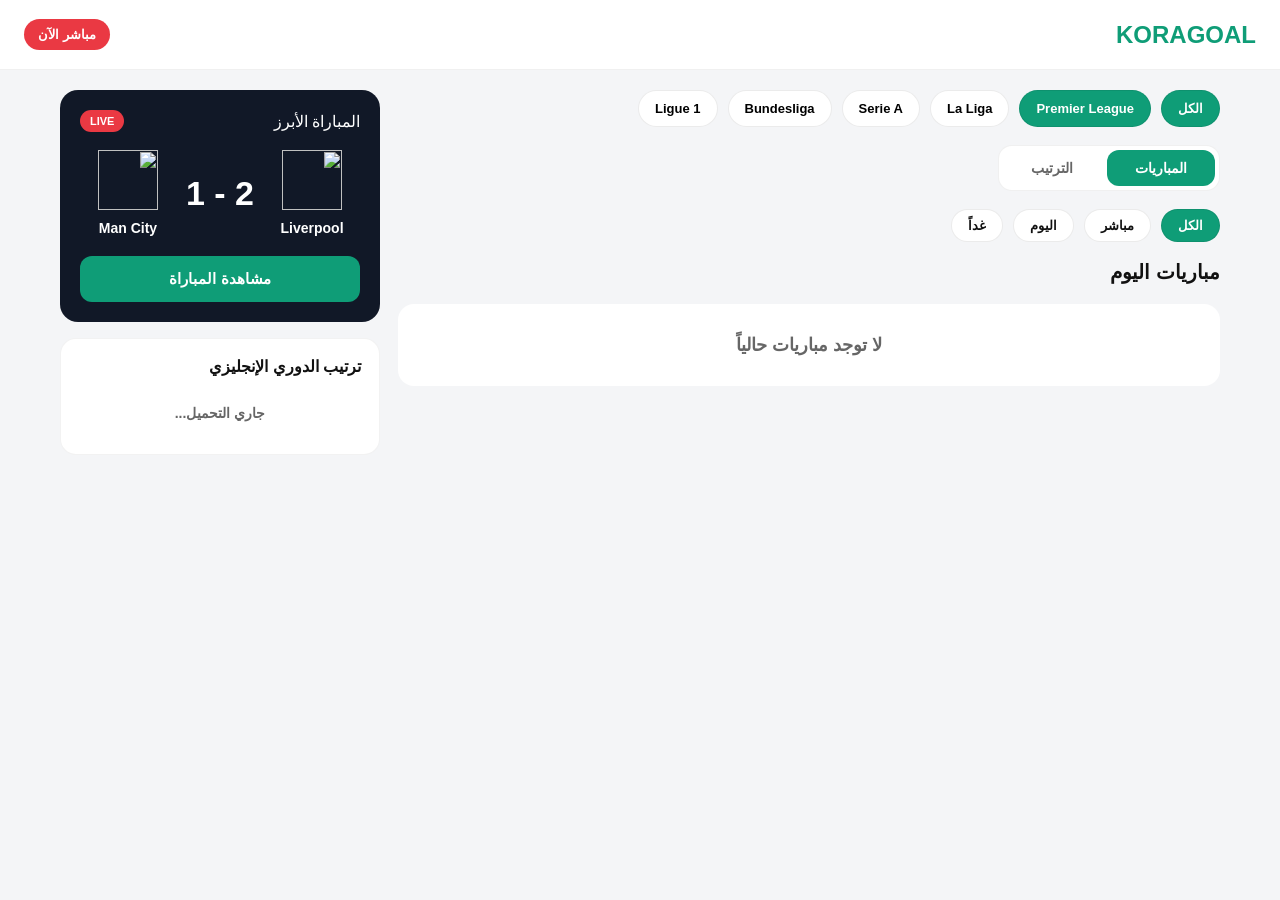
==== index.html @ 359db68c "Add files via upload" ====
<!DOCTYPE html>
<html lang="ar" dir="rtl">

<head>
  <meta charset="UTF-8">
  <meta name="viewport" content="width=device-width, initial-scale=1.0">

  <title>KORAGOAL</title>

  <link rel="stylesheet" href="style.css">
</head>

<body>

  <div class="topbar">
    <div class="logo-text">KORAGOAL</div>
    <div class="live-btn">مباشر الآن</div>
  </div>

  <div class="content">

    <div class="main-col">

      <div class="league-menu">
        <button class="league-btn active" data-league="all">الكل</button>
        <button class="league-btn active" data-league="English Premier League">Premier League</button>
        <button class="league-btn" data-league="Spanish La Liga">La Liga</button>
        <button class="league-btn" data-league="Italian Serie A">Serie A</button>
        <button class="league-btn" data-league="German Bundesliga">Bundesliga</button>
        <button class="league-btn" data-league="French Ligue 1">Ligue 1</button>
      </div>

      <div class="view-tabs">
        <div class="view-btn active" data-view="matches">المباريات</div>
        <div class="view-btn" data-view="standings">الترتيب</div>
      </div>

      <div class="filters">
        <div class="filter-btn active">الكل</div>
        <div class="filter-btn">مباشر</div>
        <div class="filter-btn">اليوم</div>
        <div class="filter-btn">غداً</div>
      </div>

      <div class="section-title">مباريات اليوم</div>
      <div id="matches-container"></div>

      <div id="standings-container">
        <div class="no-matches">اختر دورياً لعرض الترتيب</div>
      </div>

    </div>

    <div class="sidebar">

      <div class="hero-card">
        <div class="hero-top">
          <div>المباراة الأبرز</div>
          <div class="live-badge">LIVE</div>
        </div>
        <div class="hero-teams">
          <div class="hero-team">
            <img class="hero-logo" src="https://media.api-sports.io/football/teams/40.png">
            <div class="hero-name">Liverpool</div>
          </div>
          <div class="hero-score">2 - 1</div>
          <div class="hero-team">
            <img class="hero-logo" src="https://media.api-sports.io/football/teams/50.png">
            <div class="hero-name">Man City</div>
          </div>
        </div>
        <button class="watch-btn" onclick="location.href='watch.html?home=Liverpool&amp;away=Man+City&amp;homeBadge=https://media.api-sports.io/football/teams/40.png&amp;awayBadge=https://media.api-sports.io/football/teams/50.png&amp;scoreHome=2&amp;scoreAway=1'">
          مشاهدة المباراة
        </button>
      </div>

      <div class="sidebar-card" id="sidebar-standings">
        <div class="sidebar-title">ترتيب الدوري الإنجليزي</div>
        <div id="sidebar-standings-content">
          <div class="no-matches" style="padding:15px;font-size:14px;">جاري التحميل...</div>
        </div>
      </div>

    </div>

  </div>

  <script src="script.js"></script>

</body>
</html>
---- style.css ----
.team-logo{
  width:32px;
  height:32px;
  object-fit:contain;
}
#matches-container{
  display:flex;
  flex-direction:column;
  gap:14px;
  margin-top:20px;
}

*{
  margin:0;
  padding:0;
  box-sizing:border-box;
}

body{
  font-family:Arial,sans-serif;
  background:#f4f5f7;
  color:#111;
  direction:rtl;
}

/* TOPBAR */

.topbar{
  height:70px;
  background:#fff;
  border-bottom:1px solid rgba(0,0,0,.06);
  display:flex;
  align-items:center;
  justify-content:space-between;
  padding:0 24px;
  position:sticky;
  top:0;
  z-index:100;
}

.logo-text{
  font-size:24px;
  font-weight:700;
  color:#0f9d77;
}

.live-btn{
  background:#ea3943;
  color:#fff;
  padding:8px 14px;
  border-radius:30px;
  font-size:13px;
  font-weight:700;
}

/* MAIN */

.content{
  max-width:1200px;
  margin:auto;
  padding:20px;
  display:grid;
  grid-template-columns:1fr 320px;
  gap:18px;
}

@media(max-width:950px){

  .content{
    grid-template-columns:1fr;
  }

  .sidebar{
    display:none;
  }

}

/* FILTERS */

.filters{
  display:flex;
  gap:10px;
  margin-bottom:18px;
}

.filter-btn{
  background:#fff;
  border:1px solid rgba(0,0,0,.08);
  padding:8px 16px;
  border-radius:30px;
  cursor:pointer;
  transition:.2s;
  font-size:13px;
  font-weight:600;
}

.filter-btn.active{
  background:#0f9d77;
  color:#fff;
}

/* TITLE */

.section-title{
  font-size:20px;
  font-weight:700;
  margin-bottom:18px;
}

/* MATCHES */

#matches-container{
  display:flex;
  flex-direction:column;
  gap:14px;
}

.match-row{
  background:#fff;
  border-radius:16px;
  padding:16px 20px;
  display:grid;
  grid-template-columns:1fr auto 1fr;
  align-items:center;
  gap:20px;
  border:1px solid rgba(0,0,0,.05);
  transition:.2s;
}

.match-row:hover{
  transform:translateY(-2px);
  box-shadow:0 5px 16px rgba(0,0,0,.08);
}

.team{
  display:flex;
  align-items:center;
  gap:12px;
}

.team.right{
  justify-content:flex-end;
}

.team-logo{
  width:38px;
  height:38px;
  object-fit:contain;
}

.team-name{
  font-size:15px;
  font-weight:700;
  color:#111;
}

.score-box{
  text-align:center;
  min-width:100px;
}

.match-time{
  font-size:22px;
  font-weight:800;
  color:#111;
  text-align:center;
}

.match-status{
  margin-top:6px;
  font-size:12px;
  color:#777;
  font-weight:600;
}
}

.match-status{
  margin-top:4px;
  font-size:12px;
  color:#666;
}

/* SIDEBAR */

.sidebar{
  display:flex;
  flex-direction:column;
  gap:16px;
}

.sidebar-card{
  background:#fff;
  border-radius:16px;
  padding:18px;
  border:1px solid rgba(0,0,0,.05);
}

.sidebar-title{
  font-size:16px;
  font-weight:700;
  margin-bottom:14px;
}

.standing-row{
  display:grid;
  grid-template-columns:25px 30px 1fr auto;
  align-items:center;
  gap:10px;
  padding:10px 0;
  border-bottom:1px solid rgba(0,0,0,.05);
}

.standing-row:last-child{
  border-bottom:none;
}

.standing-logo{
  width:24px;
  height:24px;
  object-fit:contain;
}

.team-avatar{
  width:24px;
  height:24px;
  border-radius:8px;
  background:#0f9d77;
  color:#fff;
  display:inline-flex;
  align-items:center;
  justify-content:center;
  font-size:11px;
  font-weight:800;
  flex-shrink:0;
}

.badge-wrapper{
  position:relative;
  display:inline-flex;
  align-items:center;
  justify-content:center;
  width:24px;
  height:24px;
}

.badge-wrapper .standing-logo{
  position:absolute;
  width:24px;
  height:24px;
}

.badge-wrapper .team-avatar{
  position:absolute;
}

.standing-name{
  font-size:14px;
  font-weight:600;
}

.standing-points{
  font-weight:700;
  color:#0f9d77;
}

/* HERO */

.hero-card{
  background:#111827;
  color:#fff;
  border-radius:18px;
  padding:20px;
}

.hero-top{
  display:flex;
  justify-content:space-between;
  align-items:center;
  margin-bottom:18px;
}

.live-badge{
  background:#ea3943;
  padding:5px 10px;
  border-radius:20px;
  font-size:11px;
  font-weight:700;
}

.hero-teams{
  display:grid;
  grid-template-columns:1fr auto 1fr;
  align-items:center;
  gap:10px;
}

.hero-team{
  display:flex;
  flex-direction:column;
  align-items:center;
  gap:10px;
}

.hero-logo{
  width:60px;
  height:60px;
  object-fit:contain;
}

.hero-name{
  font-size:14px;
  font-weight:700;
}

.hero-score{
  font-size:34px;
  font-weight:700;
}

.watch-btn{
  margin-top:20px;
  width:100%;
  border:none;
  background:#0f9d77;
  color:#fff;
  height:46px;
  border-radius:12px;
  font-size:15px;
  font-weight:700;
  cursor:pointer;
}

/* TABLE */

.table-header{
  display:grid;
  grid-template-columns:25px 30px 1fr auto;
  gap:10px;
  padding-bottom:10px;
  border-bottom:1px solid rgba(0,0,0,.08);
  margin-bottom:8px;
  font-size:12px;
  color:#666;
}
.no-matches{
  background:#fff;
  padding:30px;
  border-radius:16px;
  text-align:center;
  font-size:18px;
  font-weight:700;
  color:#666;
}

.live-small{
  margin-top:6px;
  background:#ea3943;
  color:#fff;
  display:inline-block;
  padding:4px 8px;
  border-radius:20px;
  font-size:10px;
  font-weight:700;
}

.timezone{
  margin-top:4px;
  font-size:11px;
  color:#777;
  font-weight:600;
  text-align:center;
}

.league-menu{
  display:flex;
  gap:10px;
  margin-bottom:18px;
  flex-wrap:wrap;
}

.league-btn{
  border:none;
  background:#fff;
  padding:10px 16px;
  border-radius:30px;
  font-size:13px;
  font-weight:700;
  cursor:pointer;
  transition:.2s;
  border:1px solid rgba(0,0,0,.08);
}

.league-btn:hover{
  background:#0f9d77;
  color:#fff;
}

.league-btn.active{
  background:#0f9d77;
  color:#fff;
}

/* WATCH PAGE */

.back-btn{
  text-decoration:none;
  color:#111;
  font-size:15px;
  font-weight:600;
}

.watch-page{
  max-width:960px;
  margin:auto;
  padding:24px;
}

.watch-match-header{
  display:grid;
  grid-template-columns:1fr auto 1fr;
  align-items:center;
  gap:20px;
  background:#fff;
  border-radius:18px;
  padding:24px 20px;
  border:1px solid rgba(0,0,0,.05);
  margin-bottom:20px;
}

.watch-team{
  display:flex;
  flex-direction:column;
  align-items:center;
  gap:10px;
}

.watch-logo{
  width:64px;
  height:64px;
  object-fit:contain;
}

.watch-team-name{
  font-size:18px;
  font-weight:700;
  color:#111;
}

.watch-score{
  font-size:36px;
  font-weight:800;
  color:#0f9d77;
}

.watch-player-wrapper{
  background:#111;
  border-radius:18px;
  overflow:hidden;
  aspect-ratio:16/9;
  margin-bottom:18px;
}

#stream-player{
  width:100%;
  height:100%;
}

.watch-controls{
  background:#fff;
  border-radius:18px;
  padding:20px;
  border:1px solid rgba(0,0,0,.05);
}

.watch-label{
  font-size:14px;
  font-weight:700;
  margin-bottom:10px;
  color:#111;
}

.stream-input-row{
  display:flex;
  gap:10px;
}

#stream-url-input{
  flex:1;
  padding:12px 16px;
  border:1px solid rgba(0,0,0,.1);
  border-radius:12px;
  font-size:14px;
  outline:none;
}

#stream-url-input:focus{
  border-color:#0f9d77;
}

#load-stream-btn{
  background:#0f9d77;
  color:#fff;
  border:none;
  padding:12px 24px;
  border-radius:12px;
  font-size:14px;
  font-weight:700;
  cursor:pointer;
}

.stream-hint{
  font-size:12px;
  color:#999;
  margin-top:10px;
}

.match-row{
  cursor:pointer;
}

/* VIEW TABS */

.view-tabs{
  display:flex;
  gap:6px;
  margin-bottom:18px;
  background:#fff;
  border-radius:14px;
  padding:4px;
  border:1px solid rgba(0,0,0,.06);
  width:fit-content;
}

.view-btn{
  padding:10px 28px;
  border-radius:12px;
  font-size:14px;
  font-weight:700;
  cursor:pointer;
  transition:.2s;
  color:#666;
  border:none;
  background:none;
}

.view-btn.active{
  background:#0f9d77;
  color:#fff;
}

#standings-container{
  display:none;
  margin-top:10px;
}

/* STANDINGS TABLE */

.standings-table-wrapper{
  overflow-x:auto;
  background:#fff;
  border-radius:16px;
  border:1px solid rgba(0,0,0,.05);
}

.standings-table{
  width:100%;
  border-collapse:collapse;
  font-size:13px;
}

.standings-table th{
  padding:14px 10px;
  text-align:center;
  font-size:12px;
  color:#888;
  font-weight:700;
  border-bottom:2px solid rgba(0,0,0,.06);
  white-space:nowrap;
}

.standings-table .th-team{
  text-align:right;
}

.standings-table td{
  padding:12px 10px;
  text-align:center;
  border-bottom:1px solid rgba(0,0,0,.04);
  font-weight:600;
  color:#333;
}

.standings-table tbody tr:hover{
  background:#f0faf6;
}

.standings-table tbody tr.top-three td{
  font-weight:700;
}

.standings-table tbody tr:last-child td{
  border-bottom:none;
}

.team-cell{
  display:flex;
  align-items:center;
  gap:10px;
  text-align:right;
}

.team-cell .standing-logo{
  width:22px;
  height:22px;
  object-fit:contain;
  flex-shrink:0;
}

.team-cell .standing-name{
  font-size:13px;
  font-weight:700;
  color:#111;
}

.rank-cell{
  font-weight:800;
  color:#111;
  width:30px;
}

.pts-cell{
  font-weight:800;
  color:#0f9d77;
  font-size:15px;
}

.gd-pos{ color:#0f9d77; }
.gd-neg{ color:#ea3943; }

/* FORM BADGES */

.form-cell{
  display:flex;
  gap:4px;
  justify-content:center;
  align-items:center;
}

.form-badge{
  display:inline-flex;
  width:22px;
  height:22px;
  border-radius:6px;
  align-items:center;
  justify-content:center;
  font-size:10px;
  font-weight:800;
  color:#fff;
}

.form-w{ background:#0f9d77; }
.form-d{ background:#f0ad4e; }
.form-l{ background:#ea3943; }
.form-na{ color:#ccc;font-size:12px; }

/* RESPONSIVE TABLE */

@media(max-width:700px){
  .standings-table{
    font-size:11px;
  }
  .standings-table th,
  .standings-table td{
    padding:10px 6px;
  }
  .team-cell .standing-name{
    font-size:11px;
  }
  .form-badge{
    width:18px;
    height:18px;
    font-size:9px;
  }
  .view-btn{
    padding:8px 16px;
    font-size:13px;
  }
}
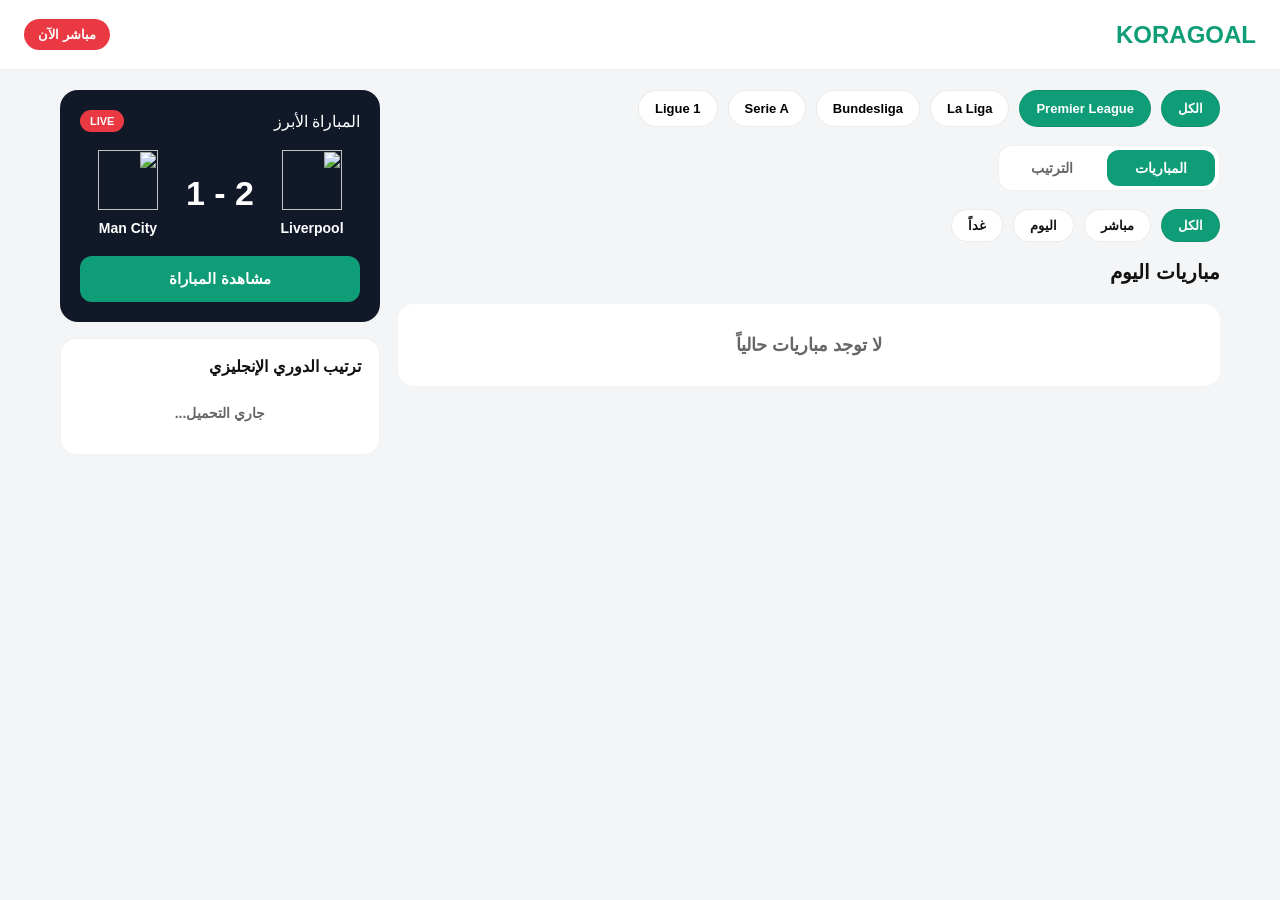
==== commit 31cf698b: "Add files via upload" ====
--- a/index.html
+++ b/index.html
@@ -25,8 +25,8 @@
         <button class="league-btn active" data-league="all">الكل</button>
         <button class="league-btn active" data-league="English Premier League">Premier League</button>
         <button class="league-btn" data-league="Spanish La Liga">La Liga</button>
+        <button class="league-btn" data-league="German Bundesliga">Bundesliga</button>
         <button class="league-btn" data-league="Italian Serie A">Serie A</button>
-        <button class="league-btn" data-league="German Bundesliga">Bundesliga</button>
         <button class="league-btn" data-league="French Ligue 1">Ligue 1</button>
       </div>
 
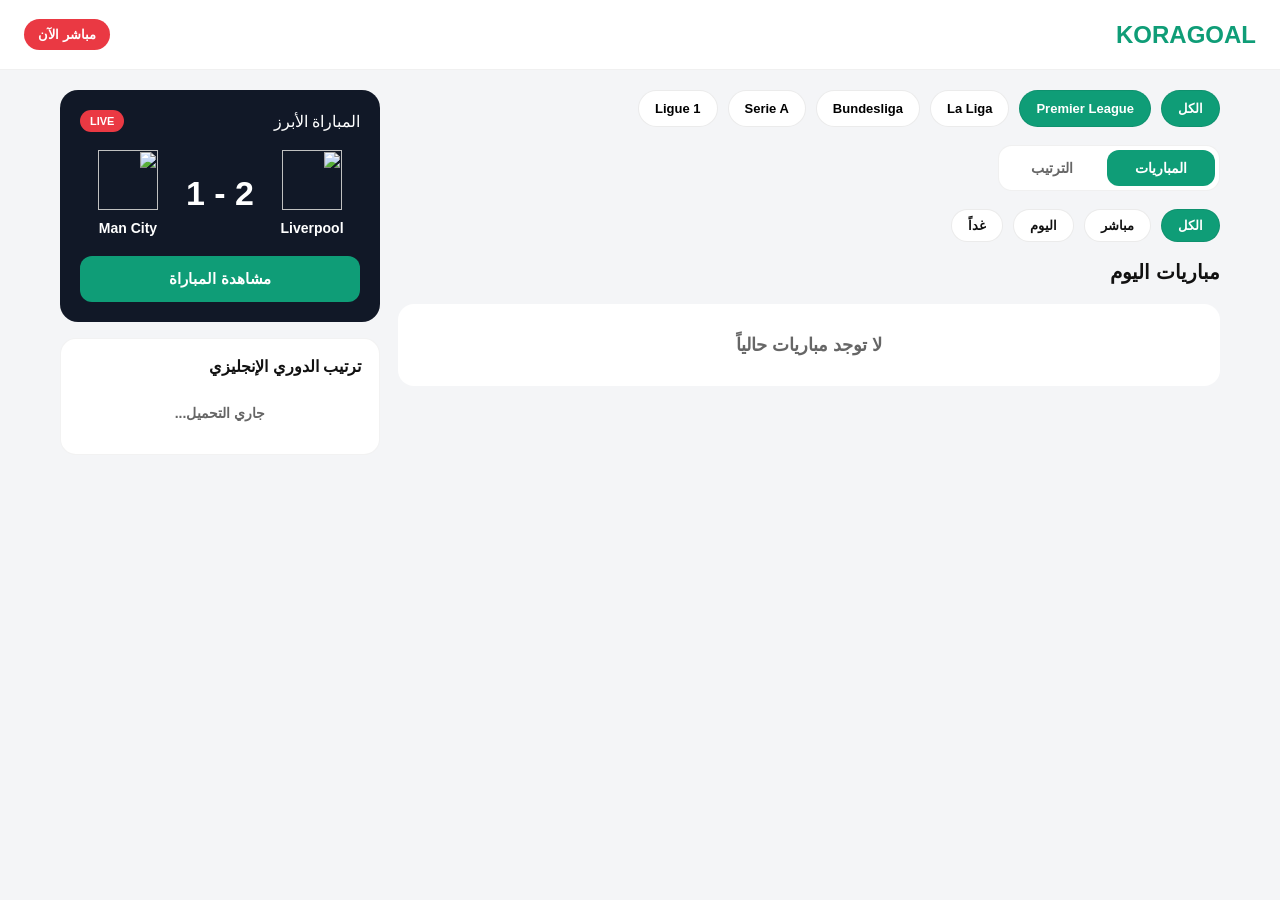
==== commit ee3ddd04: "Add files via upload" ====
--- a/style.css
+++ b/style.css
@@ -513,6 +513,27 @@
   font-size:12px;
   color:#999;
   margin-top:10px;
+}
+
+.watch-highlights{
+  margin-top:18px;
+  background:#fff;
+  border-radius:18px;
+  padding:20px;
+  border:1px solid rgba(0,0,0,.05);
+}
+
+.highlights-player{
+  margin-top:12px;
+  aspect-ratio:16/9;
+  background:#111;
+  border-radius:12px;
+  overflow:hidden;
+}
+
+#highlights-frame{
+  width:100%;
+  height:100%;
 }
 
 .match-row{
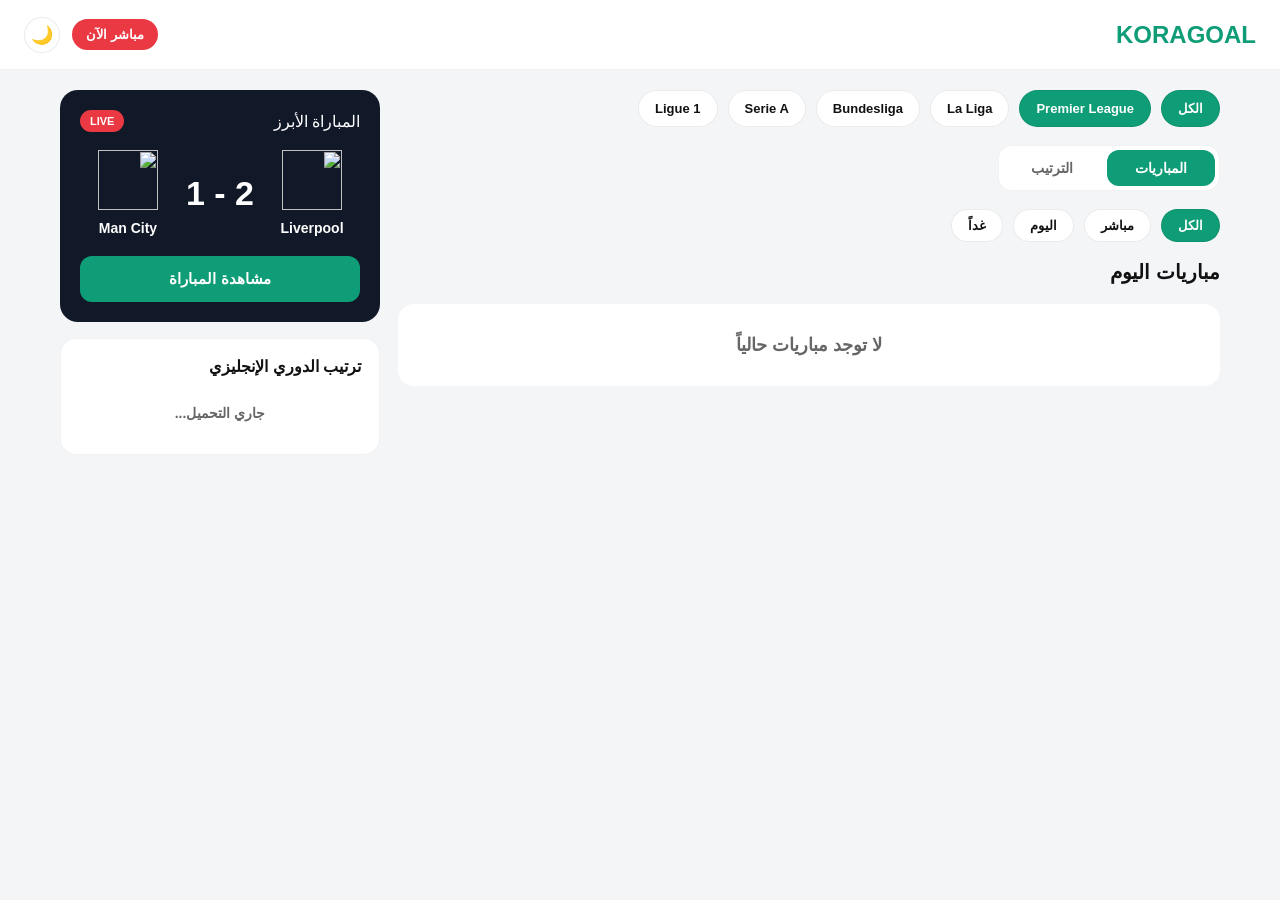
==== commit 43a7364f: "Add files via upload" ====
--- a/index.html
+++ b/index.html
@@ -14,7 +14,10 @@
 
   <div class="topbar">
     <div class="logo-text">KORAGOAL</div>
-    <div class="live-btn">مباشر الآن</div>
+    <div class="topbar-left">
+      <div class="live-btn">مباشر الآن</div>
+      <div class="theme-toggle" id="theme-toggle" onclick="toggleTheme()">🌙</div>
+    </div>
   </div>
 
   <div class="content">
--- a/style.css
+++ b/style.css
@@ -10,6 +10,54 @@
   margin-top:20px;
 }
 
+:root{
+  --bg-body:#f4f5f7;
+  --bg-card:#fff;
+  --bg-topbar:#fff;
+  --bg-input:#fff;
+  --bg-info:#f8f9fb;
+  --bg-filter:#fff;
+  --bg-standings:#fff;
+  --bg-modal:#fff;
+  --text-primary:#111;
+  --text-secondary:#666;
+  --text-muted:#777;
+  --text-light:#999;
+  --border-color:rgba(0,0,0,.05);
+  --border-strong:rgba(0,0,0,.08);
+  --border-topbar:rgba(0,0,0,.06);
+  --shadow-hover:rgba(0,0,0,.08);
+  --hover-row:#f0faf6;
+  --accent:#0f9d77;
+  --danger:#ea3943;
+  --hero-bg:#111827;
+  --hero-text:#fff;
+}
+
+.dark-mode{
+  --bg-body:#0d1117;
+  --bg-card:#161b22;
+  --bg-topbar:#161b22;
+  --bg-input:#21262d;
+  --bg-info:#21262d;
+  --bg-filter:#21262d;
+  --bg-standings:#161b22;
+  --bg-modal:#1c2128;
+  --text-primary:#e6edf3;
+  --text-secondary:#8b949e;
+  --text-muted:#8b949e;
+  --text-light:#6e7681;
+  --border-color:rgba(255,255,255,.08);
+  --border-strong:rgba(255,255,255,.12);
+  --border-topbar:rgba(255,255,255,.08);
+  --shadow-hover:rgba(0,0,0,.3);
+  --hover-row:#1c2e26;
+  --accent:#2ea043;
+  --danger:#da3633;
+  --hero-bg:#0d1117;
+  --hero-text:#fff;
+}
+
 *{
   margin:0;
   padding:0;
@@ -18,17 +66,18 @@
 
 body{
   font-family:Arial,sans-serif;
-  background:#f4f5f7;
-  color:#111;
+  background:var(--bg-body);
+  color:var(--text-primary);
   direction:rtl;
+  transition:background .3s,color .3s;
 }
 
 /* TOPBAR */
 
 .topbar{
   height:70px;
-  background:#fff;
-  border-bottom:1px solid rgba(0,0,0,.06);
+  background:var(--bg-topbar);
+  border-bottom:1px solid var(--border-topbar);
   display:flex;
   align-items:center;
   justify-content:space-between;
@@ -36,21 +85,47 @@
   position:sticky;
   top:0;
   z-index:100;
+  transition:background .3s,border .3s;
 }
 
 .logo-text{
   font-size:24px;
   font-weight:700;
-  color:#0f9d77;
+  color:var(--accent);
 }
 
 .live-btn{
-  background:#ea3943;
+  background:var(--danger);
   color:#fff;
   padding:8px 14px;
   border-radius:30px;
   font-size:13px;
   font-weight:700;
+}
+
+.topbar-left{
+  display:flex;
+  align-items:center;
+  gap:12px;
+}
+
+.theme-toggle{
+  width:36px;
+  height:36px;
+  border-radius:50%;
+  background:var(--bg-filter);
+  border:1px solid var(--border-strong);
+  display:flex;
+  align-items:center;
+  justify-content:center;
+  cursor:pointer;
+  font-size:18px;
+  transition:.2s;
+  user-select:none;
+}
+
+.theme-toggle:hover{
+  border-color:var(--accent);
 }
 
 /* MAIN */
@@ -85,18 +160,19 @@
 }
 
 .filter-btn{
-  background:#fff;
-  border:1px solid rgba(0,0,0,.08);
+  background:var(--bg-filter);
+  border:1px solid var(--border-strong);
   padding:8px 16px;
   border-radius:30px;
   cursor:pointer;
   transition:.2s;
   font-size:13px;
   font-weight:600;
+  color:var(--text-primary);
 }
 
 .filter-btn.active{
-  background:#0f9d77;
+  background:var(--accent);
   color:#fff;
 }
 
@@ -117,20 +193,20 @@
 }
 
 .match-row{
-  background:#fff;
+  background:var(--bg-card);
   border-radius:16px;
   padding:16px 20px;
   display:grid;
   grid-template-columns:1fr auto 1fr;
   align-items:center;
   gap:20px;
-  border:1px solid rgba(0,0,0,.05);
-  transition:.2s;
+  border:1px solid var(--border-color);
+  transition:.2s,background .3s;
 }
 
 .match-row:hover{
   transform:translateY(-2px);
-  box-shadow:0 5px 16px rgba(0,0,0,.08);
+  box-shadow:0 5px 16px var(--shadow-hover);
 }
 
 .team{
@@ -152,7 +228,7 @@
 .team-name{
   font-size:15px;
   font-weight:700;
-  color:#111;
+  color:var(--text-primary);
 }
 
 .score-box{
@@ -163,22 +239,21 @@
 .match-time{
   font-size:22px;
   font-weight:800;
-  color:#111;
+  color:var(--text-primary);
   text-align:center;
 }
 
 .match-status{
   margin-top:6px;
   font-size:12px;
-  color:#777;
+  color:var(--text-muted);
   font-weight:600;
-}
 }
 
 .match-status{
   margin-top:4px;
   font-size:12px;
-  color:#666;
+  color:var(--text-secondary);
 }
 
 /* SIDEBAR */
@@ -190,10 +265,11 @@
 }
 
 .sidebar-card{
-  background:#fff;
+  background:var(--bg-card);
   border-radius:16px;
   padding:18px;
-  border:1px solid rgba(0,0,0,.05);
+  border:1px solid var(--border-color);
+  transition:background .3s;
 }
 
 .sidebar-title{
@@ -208,7 +284,7 @@
   align-items:center;
   gap:10px;
   padding:10px 0;
-  border-bottom:1px solid rgba(0,0,0,.05);
+  border-bottom:1px solid var(--border-color);
 }
 
 .standing-row:last-child{
@@ -225,7 +301,7 @@
   width:24px;
   height:24px;
   border-radius:8px;
-  background:#0f9d77;
+  background:var(--accent);
   color:#fff;
   display:inline-flex;
   align-items:center;
@@ -257,11 +333,12 @@
 .standing-name{
   font-size:14px;
   font-weight:600;
+  color:var(--text-primary);
 }
 
 .standing-points{
   font-weight:700;
-  color:#0f9d77;
+  color:var(--accent);
 }
 
 /* HERO */
@@ -281,7 +358,7 @@
 }
 
 .live-badge{
-  background:#ea3943;
+  background:var(--danger);
   padding:5px 10px;
   border-radius:20px;
   font-size:11px;
@@ -322,7 +399,7 @@
   margin-top:20px;
   width:100%;
   border:none;
-  background:#0f9d77;
+  background:var(--accent);
   color:#fff;
   height:46px;
   border-radius:12px;
@@ -338,24 +415,25 @@
   grid-template-columns:25px 30px 1fr auto;
   gap:10px;
   padding-bottom:10px;
-  border-bottom:1px solid rgba(0,0,0,.08);
+  border-bottom:1px solid var(--border-strong);
   margin-bottom:8px;
   font-size:12px;
-  color:#666;
+  color:var(--text-secondary);
 }
 .no-matches{
-  background:#fff;
+  background:var(--bg-card);
   padding:30px;
   border-radius:16px;
   text-align:center;
   font-size:18px;
   font-weight:700;
-  color:#666;
+  color:var(--text-secondary);
+  transition:background .3s;
 }
 
 .live-small{
   margin-top:6px;
-  background:#ea3943;
+  background:var(--danger);
   color:#fff;
   display:inline-block;
   padding:4px 8px;
@@ -367,7 +445,7 @@
 .timezone{
   margin-top:4px;
   font-size:11px;
-  color:#777;
+  color:var(--text-muted);
   font-weight:600;
   text-align:center;
 }
@@ -381,23 +459,24 @@
 
 .league-btn{
   border:none;
-  background:#fff;
+  background:var(--bg-filter);
   padding:10px 16px;
   border-radius:30px;
   font-size:13px;
   font-weight:700;
   cursor:pointer;
   transition:.2s;
-  border:1px solid rgba(0,0,0,.08);
+  border:1px solid var(--border-strong);
+  color:var(--text-primary);
 }
 
 .league-btn:hover{
-  background:#0f9d77;
+  background:var(--accent);
   color:#fff;
 }
 
 .league-btn.active{
-  background:#0f9d77;
+  background:var(--accent);
   color:#fff;
 }
 
@@ -405,9 +484,10 @@
 
 .back-btn{
   text-decoration:none;
-  color:#111;
+  color:var(--text-primary);
   font-size:15px;
   font-weight:600;
+  transition:color .3s;
 }
 
 .watch-page{
@@ -421,11 +501,12 @@
   grid-template-columns:1fr auto 1fr;
   align-items:center;
   gap:20px;
-  background:#fff;
+  background:var(--bg-card);
   border-radius:18px;
   padding:24px 20px;
-  border:1px solid rgba(0,0,0,.05);
+  border:1px solid var(--border-color);
   margin-bottom:20px;
+  transition:background .3s;
 }
 
 .watch-team{
@@ -444,13 +525,59 @@
 .watch-team-name{
   font-size:18px;
   font-weight:700;
-  color:#111;
+  color:var(--text-primary);
 }
 
 .watch-score{
   font-size:36px;
   font-weight:800;
-  color:#0f9d77;
+  color:var(--accent);
+}
+
+/* MATCH INFO */
+
+.match-info{
+  background:var(--bg-card);
+  border-radius:18px;
+  border:1px solid var(--border-color);
+  padding:20px;
+  margin-bottom:18px;
+  transition:background .3s;
+}
+
+.info-grid{
+  display:grid;
+  grid-template-columns:1fr 1fr;
+  gap:12px;
+}
+
+.info-card{
+  display:flex;
+  flex-direction:column;
+  align-items:center;
+  gap:6px;
+  padding:18px 12px;
+  background:var(--bg-info);
+  border-radius:14px;
+  text-align:center;
+  transition:background .3s;
+}
+
+.info-card .info-icon{
+  font-size:26px;
+  line-height:1;
+}
+
+.info-card .info-label{
+  color:#999;
+  font-weight:600;
+  font-size:11px;
+}
+
+.info-card .info-value{
+  font-weight:700;
+  font-size:13px;
+  color:var(--text-primary);
 }
 
 .watch-player-wrapper{
@@ -467,17 +594,18 @@
 }
 
 .watch-controls{
-  background:#fff;
+  background:var(--bg-card);
   border-radius:18px;
   padding:20px;
-  border:1px solid rgba(0,0,0,.05);
+  border:1px solid var(--border-color);
+  transition:background .3s;
 }
 
 .watch-label{
   font-size:14px;
   font-weight:700;
   margin-bottom:10px;
-  color:#111;
+  color:var(--text-primary);
 }
 
 .stream-input-row{
@@ -488,18 +616,21 @@
 #stream-url-input{
   flex:1;
   padding:12px 16px;
-  border:1px solid rgba(0,0,0,.1);
+  border:1px solid var(--border-strong);
   border-radius:12px;
   font-size:14px;
   outline:none;
+  background:var(--bg-input);
+  color:var(--text-primary);
+  transition:background .3s,color .3s;
 }
 
 #stream-url-input:focus{
-  border-color:#0f9d77;
+  border-color:var(--accent);
 }
 
 #load-stream-btn{
-  background:#0f9d77;
+  background:var(--accent);
   color:#fff;
   border:none;
   padding:12px 24px;
@@ -511,16 +642,17 @@
 
 .stream-hint{
   font-size:12px;
-  color:#999;
+  color:var(--text-light);
   margin-top:10px;
 }
 
 .watch-highlights{
   margin-top:18px;
-  background:#fff;
+  background:var(--bg-card);
   border-radius:18px;
   padding:20px;
-  border:1px solid rgba(0,0,0,.05);
+  border:1px solid var(--border-color);
+  transition:background .3s;
 }
 
 .highlights-player{
@@ -546,11 +678,12 @@
   display:flex;
   gap:6px;
   margin-bottom:18px;
-  background:#fff;
+  background:var(--bg-card);
   border-radius:14px;
   padding:4px;
-  border:1px solid rgba(0,0,0,.06);
+  border:1px solid var(--border-color);
   width:fit-content;
+  transition:background .3s;
 }
 
 .view-btn{
@@ -560,13 +693,13 @@
   font-weight:700;
   cursor:pointer;
   transition:.2s;
-  color:#666;
+  color:var(--text-secondary);
   border:none;
   background:none;
 }
 
 .view-btn.active{
-  background:#0f9d77;
+  background:var(--accent);
   color:#fff;
 }
 
@@ -579,9 +712,10 @@
 
 .standings-table-wrapper{
   overflow-x:auto;
-  background:#fff;
+  background:var(--bg-standings);
   border-radius:16px;
-  border:1px solid rgba(0,0,0,.05);
+  border:1px solid var(--border-color);
+  transition:background .3s;
 }
 
 .standings-table{
@@ -594,9 +728,9 @@
   padding:14px 10px;
   text-align:center;
   font-size:12px;
-  color:#888;
-  font-weight:700;
-  border-bottom:2px solid rgba(0,0,0,.06);
+  color:var(--text-light);
+  font-weight:700;
+  border-bottom:2px solid var(--border-color);
   white-space:nowrap;
 }
 
@@ -607,17 +741,18 @@
 .standings-table td{
   padding:12px 10px;
   text-align:center;
-  border-bottom:1px solid rgba(0,0,0,.04);
+  border-bottom:1px solid var(--border-color);
   font-weight:600;
-  color:#333;
+  color:var(--text-primary);
 }
 
 .standings-table tbody tr:hover{
-  background:#f0faf6;
+  background:var(--hover-row);
 }
 
 .standings-table tbody tr.top-three td{
   font-weight:700;
+  color:var(--text-primary);
 }
 
 .standings-table tbody tr:last-child td{
@@ -641,23 +776,23 @@
 .team-cell .standing-name{
   font-size:13px;
   font-weight:700;
-  color:#111;
+  color:var(--text-primary);
 }
 
 .rank-cell{
   font-weight:800;
-  color:#111;
+  color:var(--text-primary);
   width:30px;
 }
 
 .pts-cell{
   font-weight:800;
-  color:#0f9d77;
+  color:var(--accent);
   font-size:15px;
 }
 
-.gd-pos{ color:#0f9d77; }
-.gd-neg{ color:#ea3943; }
+.gd-pos{ color:var(--accent); }
+.gd-neg{ color:var(--danger); }
 
 /* FORM BADGES */
 
@@ -680,9 +815,9 @@
   color:#fff;
 }
 
-.form-w{ background:#0f9d77; }
+.form-w{ background:var(--accent); }
 .form-d{ background:#f0ad4e; }
-.form-l{ background:#ea3943; }
+.form-l{ background:var(--danger); }
 .form-na{ color:#ccc;font-size:12px; }
 
 /* RESPONSIVE TABLE */
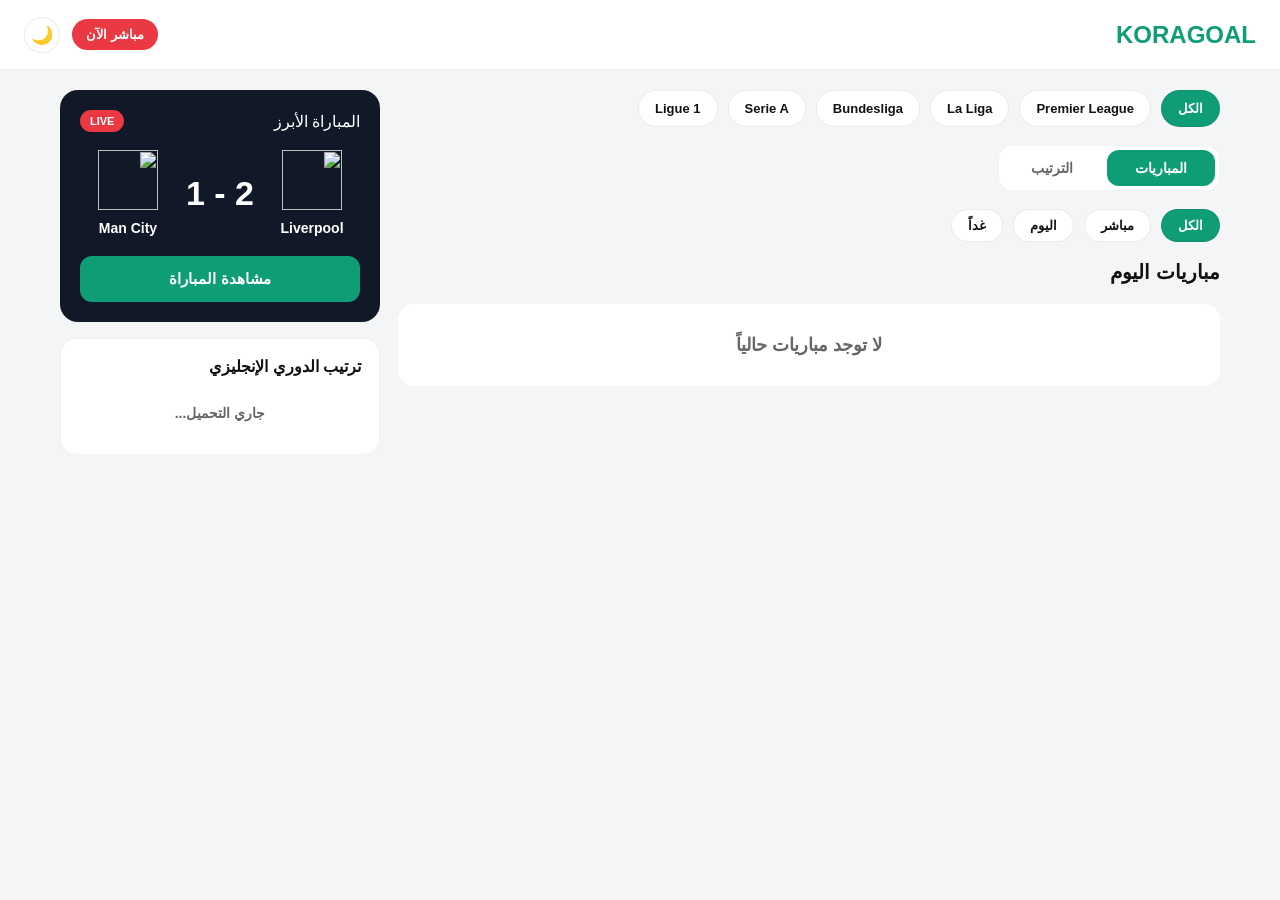
==== commit a49c273b: "Update index.html" ====
--- a/index.html
+++ b/index.html
@@ -26,7 +26,7 @@
 
       <div class="league-menu">
         <button class="league-btn active" data-league="all">الكل</button>
-        <button class="league-btn active" data-league="English Premier League">Premier League</button>
+        <button class="league-btn" data-league="English Premier League">Premier League</button>
         <button class="league-btn" data-league="Spanish La Liga">La Liga</button>
         <button class="league-btn" data-league="German Bundesliga">Bundesliga</button>
         <button class="league-btn" data-league="Italian Serie A">Serie A</button>
@@ -46,7 +46,10 @@
       </div>
 
       <div class="section-title">مباريات اليوم</div>
-      <div id="matches-container"></div>
+      <!-- تم تجهيز الحاوية أدناه لتستقبل بطاقات المباريات الأوتوماتيكية القادمة من جوجل شيت -->
+      <div id="matches-container">
+        <div class="no-matches" style="padding:20px; font-size:16px;">جاري تحميل مباريات اليوم تلقائياً...</div>
+      </div>
 
       <div id="standings-container">
         <div class="no-matches">اختر دورياً لعرض الترتيب</div>
@@ -72,7 +75,8 @@
             <div class="hero-name">Man City</div>
           </div>
         </div>
-        <button class="watch-btn" onclick="location.href='watch.html?home=Liverpool&amp;away=Man+City&amp;homeBadge=https://media.api-sports.io/football/teams/40.png&amp;awayBadge=https://media.api-sports.io/football/teams/50.png&amp;scoreHome=2&amp;scoreAway=1'">
+        <!-- تم تعديل زر البث الأبرز ليتوافق مع نظام أرقام أسطر البثوث -->
+        <button class="watch-btn" onclick="location.href='watch.html?id=1'">
           مشاهدة المباراة
         </button>
       </div>
--- a/style.css
+++ b/style.css
@@ -591,6 +591,8 @@
 #stream-player{
   width:100%;
   height:100%;
+  background:#000;
+  border:none;
 }
 
 .watch-controls{
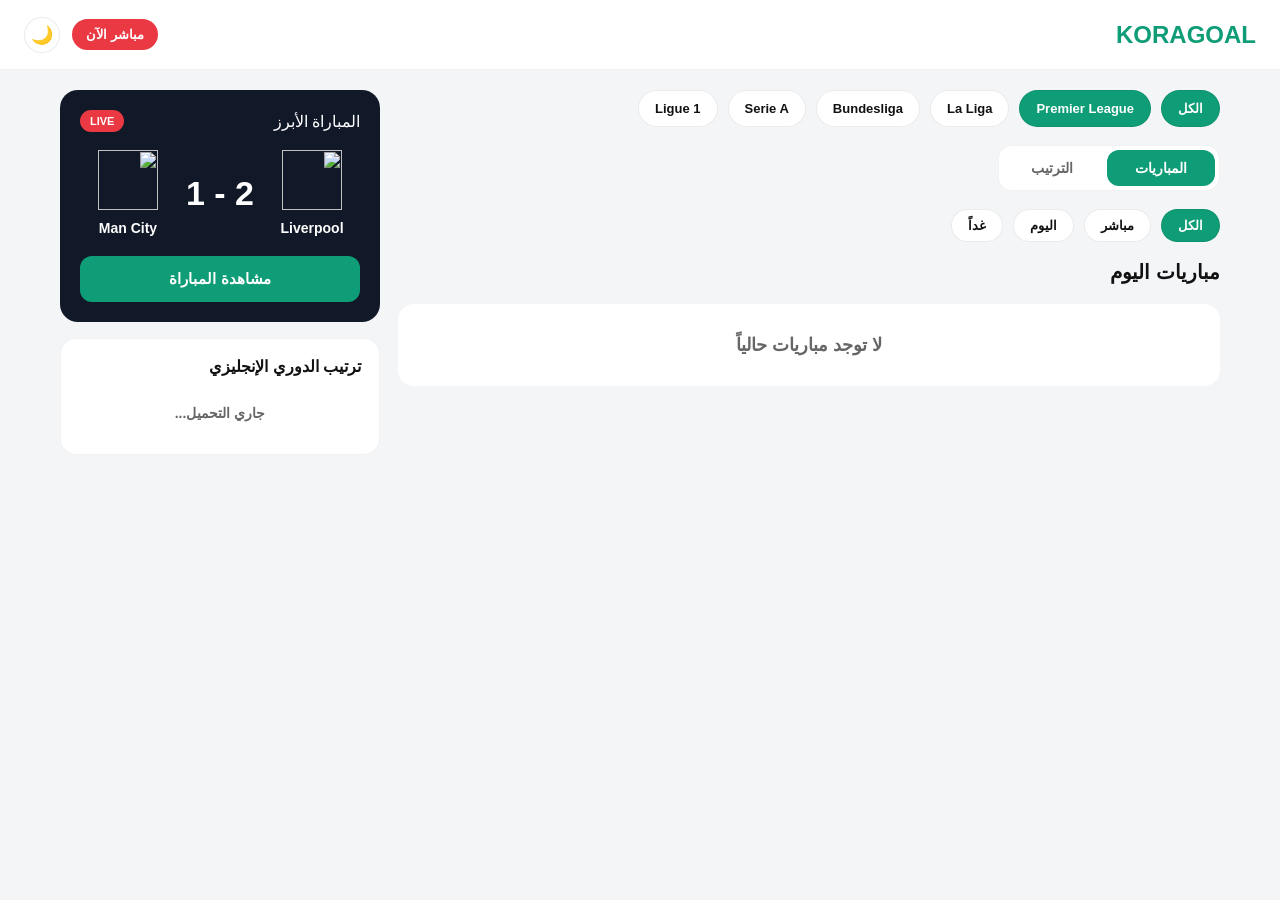
==== commit 9c75547d: "Add files via upload" ====
--- a/index.html
+++ b/index.html
@@ -26,7 +26,7 @@
 
       <div class="league-menu">
         <button class="league-btn active" data-league="all">الكل</button>
-        <button class="league-btn" data-league="English Premier League">Premier League</button>
+        <button class="league-btn active" data-league="English Premier League">Premier League</button>
         <button class="league-btn" data-league="Spanish La Liga">La Liga</button>
         <button class="league-btn" data-league="German Bundesliga">Bundesliga</button>
         <button class="league-btn" data-league="Italian Serie A">Serie A</button>
@@ -46,10 +46,7 @@
       </div>
 
       <div class="section-title">مباريات اليوم</div>
-      <!-- تم تجهيز الحاوية أدناه لتستقبل بطاقات المباريات الأوتوماتيكية القادمة من جوجل شيت -->
-      <div id="matches-container">
-        <div class="no-matches" style="padding:20px; font-size:16px;">جاري تحميل مباريات اليوم تلقائياً...</div>
-      </div>
+      <div id="matches-container"></div>
 
       <div id="standings-container">
         <div class="no-matches">اختر دورياً لعرض الترتيب</div>
@@ -75,8 +72,7 @@
             <div class="hero-name">Man City</div>
           </div>
         </div>
-        <!-- تم تعديل زر البث الأبرز ليتوافق مع نظام أرقام أسطر البثوث -->
-        <button class="watch-btn" onclick="location.href='watch.html?id=1'">
+        <button class="watch-btn" onclick="location.href='watch.html?home=Liverpool&amp;away=Man+City&amp;homeBadge=https://media.api-sports.io/football/teams/40.png&amp;awayBadge=https://media.api-sports.io/football/teams/50.png&amp;scoreHome=2&amp;scoreAway=1'">
           مشاهدة المباراة
         </button>
       </div>
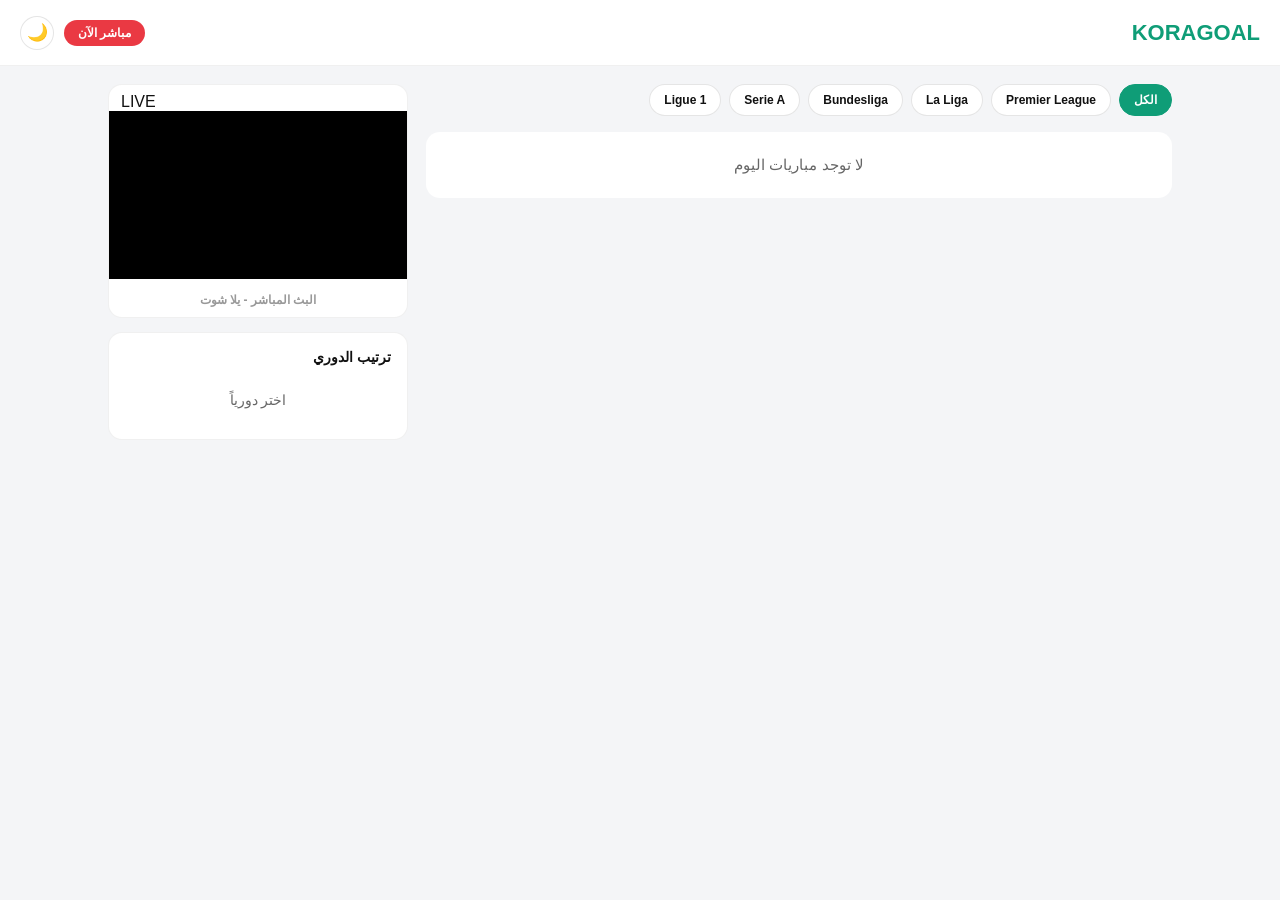
==== commit 2448f8b3: "Add files via upload" ====
--- a/index.html
+++ b/index.html
@@ -1,15 +1,11 @@
 <!DOCTYPE html>
 <html lang="ar" dir="rtl">
-
 <head>
   <meta charset="UTF-8">
   <meta name="viewport" content="width=device-width, initial-scale=1.0">
-
   <title>KORAGOAL</title>
-
   <link rel="stylesheet" href="style.css">
 </head>
-
 <body>
 
   <div class="topbar">
@@ -26,61 +22,31 @@
 
       <div class="league-menu">
         <button class="league-btn active" data-league="all">الكل</button>
-        <button class="league-btn active" data-league="English Premier League">Premier League</button>
+        <button class="league-btn" data-league="English Premier League">Premier League</button>
         <button class="league-btn" data-league="Spanish La Liga">La Liga</button>
         <button class="league-btn" data-league="German Bundesliga">Bundesliga</button>
         <button class="league-btn" data-league="Italian Serie A">Serie A</button>
         <button class="league-btn" data-league="French Ligue 1">Ligue 1</button>
       </div>
 
-      <div class="view-tabs">
-        <div class="view-btn active" data-view="matches">المباريات</div>
-        <div class="view-btn" data-view="standings">الترتيب</div>
-      </div>
-
-      <div class="filters">
-        <div class="filter-btn active">الكل</div>
-        <div class="filter-btn">مباشر</div>
-        <div class="filter-btn">اليوم</div>
-        <div class="filter-btn">غداً</div>
-      </div>
-
-      <div class="section-title">مباريات اليوم</div>
-      <div id="matches-container"></div>
-
-      <div id="standings-container">
-        <div class="no-matches">اختر دورياً لعرض الترتيب</div>
-      </div>
+      <div class="matches-scroll" id="matches-container"></div>
 
     </div>
 
     <div class="sidebar">
 
-      <div class="hero-card">
-        <div class="hero-top">
-          <div>المباراة الأبرز</div>
+      <div class="stream-card">
+        <div class="stream-card-top">
           <div class="live-badge">LIVE</div>
         </div>
-        <div class="hero-teams">
-          <div class="hero-team">
-            <img class="hero-logo" src="https://media.api-sports.io/football/teams/40.png">
-            <div class="hero-name">Liverpool</div>
-          </div>
-          <div class="hero-score">2 - 1</div>
-          <div class="hero-team">
-            <img class="hero-logo" src="https://media.api-sports.io/football/teams/50.png">
-            <div class="hero-name">Man City</div>
-          </div>
-        </div>
-        <button class="watch-btn" onclick="location.href='watch.html?home=Liverpool&amp;away=Man+City&amp;homeBadge=https://media.api-sports.io/football/teams/40.png&amp;awayBadge=https://media.api-sports.io/football/teams/50.png&amp;scoreHome=2&amp;scoreAway=1'">
-          مشاهدة المباراة
-        </button>
+        <iframe class="stream-card-iframe" src="https://cdn25.yshoot.click/chtv/ch1.php" frameborder="0" allowfullscreen></iframe>
+        <div class="stream-card-label">البث المباشر - يلا شوت</div>
       </div>
 
       <div class="sidebar-card" id="sidebar-standings">
-        <div class="sidebar-title">ترتيب الدوري الإنجليزي</div>
+        <div class="sidebar-title">ترتيب الدوري</div>
         <div id="sidebar-standings-content">
-          <div class="no-matches" style="padding:15px;font-size:14px;">جاري التحميل...</div>
+          <div class="no-matches" style="padding:15px;font-size:14px;">اختر دورياً</div>
         </div>
       </div>
 
@@ -89,6 +55,5 @@
   </div>
 
   <script src="script.js"></script>
-
 </body>
 </html>
--- a/style.css
+++ b/style.css
@@ -1,847 +1,119 @@
- .team-logo{
-  width:32px;
-  height:32px;
-  object-fit:contain;
-}
-#matches-container{
-  display:flex;
-  flex-direction:column;
-  gap:14px;
-  margin-top:20px;
-}
-
-:root{
-  --bg-body:#f4f5f7;
-  --bg-card:#fff;
-  --bg-topbar:#fff;
-  --bg-input:#fff;
-  --bg-info:#f8f9fb;
-  --bg-filter:#fff;
-  --bg-standings:#fff;
-  --bg-modal:#fff;
-  --text-primary:#111;
-  --text-secondary:#666;
-  --text-muted:#777;
-  --text-light:#999;
-  --border-color:rgba(0,0,0,.05);
-  --border-strong:rgba(0,0,0,.08);
-  --border-topbar:rgba(0,0,0,.06);
-  --shadow-hover:rgba(0,0,0,.08);
-  --hover-row:#f0faf6;
-  --accent:#0f9d77;
-  --danger:#ea3943;
-  --hero-bg:#111827;
-  --hero-text:#fff;
-}
-
-.dark-mode{
-  --bg-body:#0d1117;
-  --bg-card:#161b22;
-  --bg-topbar:#161b22;
-  --bg-input:#21262d;
-  --bg-info:#21262d;
-  --bg-filter:#21262d;
-  --bg-standings:#161b22;
-  --bg-modal:#1c2128;
-  --text-primary:#e6edf3;
-  --text-secondary:#8b949e;
-  --text-muted:#8b949e;
-  --text-light:#6e7681;
-  --border-color:rgba(255,255,255,.08);
-  --border-strong:rgba(255,255,255,.12);
-  --border-topbar:rgba(255,255,255,.08);
-  --shadow-hover:rgba(0,0,0,.3);
-  --hover-row:#1c2e26;
-  --accent:#2ea043;
-  --danger:#da3633;
-  --hero-bg:#0d1117;
-  --hero-text:#fff;
-}
-
-*{
-  margin:0;
-  padding:0;
-  box-sizing:border-box;
-}
-
-body{
-  font-family:Arial,sans-serif;
-  background:var(--bg-body);
-  color:var(--text-primary);
-  direction:rtl;
-  transition:background .3s,color .3s;
-}
-
-/* TOPBAR */
-
-.topbar{
-  height:70px;
-  background:var(--bg-topbar);
-  border-bottom:1px solid var(--border-topbar);
-  display:flex;
-  align-items:center;
-  justify-content:space-between;
-  padding:0 24px;
-  position:sticky;
-  top:0;
-  z-index:100;
-  transition:background .3s,border .3s;
-}
-
-.logo-text{
-  font-size:24px;
-  font-weight:700;
-  color:var(--accent);
-}
-
-.live-btn{
-  background:var(--danger);
-  color:#fff;
-  padding:8px 14px;
-  border-radius:30px;
-  font-size:13px;
-  font-weight:700;
-}
-
-.topbar-left{
-  display:flex;
-  align-items:center;
-  gap:12px;
-}
-
-.theme-toggle{
-  width:36px;
-  height:36px;
-  border-radius:50%;
-  background:var(--bg-filter);
-  border:1px solid var(--border-strong);
-  display:flex;
-  align-items:center;
-  justify-content:center;
-  cursor:pointer;
-  font-size:18px;
-  transition:.2s;
-  user-select:none;
-}
-
-.theme-toggle:hover{
-  border-color:var(--accent);
-}
-
-/* MAIN */
-
-.content{
-  max-width:1200px;
-  margin:auto;
-  padding:20px;
-  display:grid;
-  grid-template-columns:1fr 320px;
-  gap:18px;
-}
-
-@media(max-width:950px){
-
-  .content{
-    grid-template-columns:1fr;
-  }
-
-  .sidebar{
-    display:none;
-  }
-
-}
-
-/* FILTERS */
-
-.filters{
-  display:flex;
-  gap:10px;
-  margin-bottom:18px;
-}
-
-.filter-btn{
-  background:var(--bg-filter);
-  border:1px solid var(--border-strong);
-  padding:8px 16px;
-  border-radius:30px;
-  cursor:pointer;
-  transition:.2s;
-  font-size:13px;
-  font-weight:600;
-  color:var(--text-primary);
-}
-
-.filter-btn.active{
-  background:var(--accent);
-  color:#fff;
-}
-
-/* TITLE */
-
-.section-title{
-  font-size:20px;
-  font-weight:700;
-  margin-bottom:18px;
-}
-
-/* MATCHES */
-
-#matches-container{
-  display:flex;
-  flex-direction:column;
-  gap:14px;
-}
-
-.match-row{
-  background:var(--bg-card);
-  border-radius:16px;
-  padding:16px 20px;
-  display:grid;
-  grid-template-columns:1fr auto 1fr;
-  align-items:center;
-  gap:20px;
-  border:1px solid var(--border-color);
-  transition:.2s,background .3s;
-}
-
-.match-row:hover{
-  transform:translateY(-2px);
-  box-shadow:0 5px 16px var(--shadow-hover);
-}
-
-.team{
-  display:flex;
-  align-items:center;
-  gap:12px;
-}
-
-.team.right{
-  justify-content:flex-end;
-}
-
-.team-logo{
-  width:38px;
-  height:38px;
-  object-fit:contain;
-}
-
-.team-name{
-  font-size:15px;
-  font-weight:700;
-  color:var(--text-primary);
-}
-
-.score-box{
-  text-align:center;
-  min-width:100px;
-}
-
-.match-time{
-  font-size:22px;
-  font-weight:800;
-  color:var(--text-primary);
-  text-align:center;
-}
-
-.match-status{
-  margin-top:6px;
-  font-size:12px;
-  color:var(--text-muted);
-  font-weight:600;
-}
-
-.match-status{
-  margin-top:4px;
-  font-size:12px;
-  color:var(--text-secondary);
-}
-
-/* SIDEBAR */
-
-.sidebar{
-  display:flex;
-  flex-direction:column;
-  gap:16px;
-}
-
-.sidebar-card{
-  background:var(--bg-card);
-  border-radius:16px;
-  padding:18px;
-  border:1px solid var(--border-color);
-  transition:background .3s;
-}
-
-.sidebar-title{
-  font-size:16px;
-  font-weight:700;
-  margin-bottom:14px;
-}
-
-.standing-row{
-  display:grid;
-  grid-template-columns:25px 30px 1fr auto;
-  align-items:center;
-  gap:10px;
-  padding:10px 0;
-  border-bottom:1px solid var(--border-color);
-}
-
-.standing-row:last-child{
-  border-bottom:none;
-}
-
-.standing-logo{
-  width:24px;
-  height:24px;
-  object-fit:contain;
-}
-
-.team-avatar{
-  width:24px;
-  height:24px;
-  border-radius:8px;
-  background:var(--accent);
-  color:#fff;
-  display:inline-flex;
-  align-items:center;
-  justify-content:center;
-  font-size:11px;
-  font-weight:800;
-  flex-shrink:0;
-}
-
-.badge-wrapper{
-  position:relative;
-  display:inline-flex;
-  align-items:center;
-  justify-content:center;
-  width:24px;
-  height:24px;
-}
-
-.badge-wrapper .standing-logo{
-  position:absolute;
-  width:24px;
-  height:24px;
-}
-
-.badge-wrapper .team-avatar{
-  position:absolute;
-}
-
-.standing-name{
-  font-size:14px;
-  font-weight:600;
-  color:var(--text-primary);
-}
-
-.standing-points{
-  font-weight:700;
-  color:var(--accent);
-}
-
-/* HERO */
-
-.hero-card{
-  background:#111827;
-  color:#fff;
-  border-radius:18px;
-  padding:20px;
-}
-
-.hero-top{
-  display:flex;
-  justify-content:space-between;
-  align-items:center;
-  margin-bottom:18px;
-}
-
-.live-badge{
-  background:var(--danger);
-  padding:5px 10px;
-  border-radius:20px;
-  font-size:11px;
-  font-weight:700;
-}
-
-.hero-teams{
-  display:grid;
-  grid-template-columns:1fr auto 1fr;
-  align-items:center;
-  gap:10px;
-}
-
-.hero-team{
-  display:flex;
-  flex-direction:column;
-  align-items:center;
-  gap:10px;
-}
-
-.hero-logo{
-  width:60px;
-  height:60px;
-  object-fit:contain;
-}
-
-.hero-name{
-  font-size:14px;
-  font-weight:700;
-}
-
-.hero-score{
-  font-size:34px;
-  font-weight:700;
-}
-
-.watch-btn{
-  margin-top:20px;
-  width:100%;
-  border:none;
-  background:var(--accent);
-  color:#fff;
-  height:46px;
-  border-radius:12px;
-  font-size:15px;
-  font-weight:700;
-  cursor:pointer;
-}
-
-/* TABLE */
-
-.table-header{
-  display:grid;
-  grid-template-columns:25px 30px 1fr auto;
-  gap:10px;
-  padding-bottom:10px;
-  border-bottom:1px solid var(--border-strong);
-  margin-bottom:8px;
-  font-size:12px;
-  color:var(--text-secondary);
-}
-.no-matches{
-  background:var(--bg-card);
-  padding:30px;
-  border-radius:16px;
-  text-align:center;
-  font-size:18px;
-  font-weight:700;
-  color:var(--text-secondary);
-  transition:background .3s;
-}
-
-.live-small{
-  margin-top:6px;
-  background:var(--danger);
-  color:#fff;
-  display:inline-block;
-  padding:4px 8px;
-  border-radius:20px;
-  font-size:10px;
-  font-weight:700;
-}
-
-.timezone{
-  margin-top:4px;
-  font-size:11px;
-  color:var(--text-muted);
-  font-weight:600;
-  text-align:center;
-}
-
-.league-menu{
-  display:flex;
-  gap:10px;
-  margin-bottom:18px;
-  flex-wrap:wrap;
-}
-
-.league-btn{
-  border:none;
-  background:var(--bg-filter);
-  padding:10px 16px;
-  border-radius:30px;
-  font-size:13px;
-  font-weight:700;
-  cursor:pointer;
-  transition:.2s;
-  border:1px solid var(--border-strong);
-  color:var(--text-primary);
-}
-
-.league-btn:hover{
-  background:var(--accent);
-  color:#fff;
-}
-
-.league-btn.active{
-  background:var(--accent);
-  color:#fff;
-}
-
-/* WATCH PAGE */
-
-.back-btn{
-  text-decoration:none;
-  color:var(--text-primary);
-  font-size:15px;
-  font-weight:600;
-  transition:color .3s;
-}
-
-.watch-page{
-  max-width:960px;
-  margin:auto;
-  padding:24px;
-}
-
-.watch-match-header{
-  display:grid;
-  grid-template-columns:1fr auto 1fr;
-  align-items:center;
-  gap:20px;
-  background:var(--bg-card);
-  border-radius:18px;
-  padding:24px 20px;
-  border:1px solid var(--border-color);
-  margin-bottom:20px;
-  transition:background .3s;
-}
-
-.watch-team{
-  display:flex;
-  flex-direction:column;
-  align-items:center;
-  gap:10px;
-}
-
-.watch-logo{
-  width:64px;
-  height:64px;
-  object-fit:contain;
-}
-
-.watch-team-name{
-  font-size:18px;
-  font-weight:700;
-  color:var(--text-primary);
-}
-
-.watch-score{
-  font-size:36px;
-  font-weight:800;
-  color:var(--accent);
-}
-
-/* MATCH INFO */
-
-.match-info{
-  background:var(--bg-card);
-  border-radius:18px;
-  border:1px solid var(--border-color);
-  padding:20px;
-  margin-bottom:18px;
-  transition:background .3s;
-}
-
-.info-grid{
-  display:grid;
-  grid-template-columns:1fr 1fr;
-  gap:12px;
-}
-
-.info-card{
-  display:flex;
-  flex-direction:column;
-  align-items:center;
-  gap:6px;
-  padding:18px 12px;
-  background:var(--bg-info);
-  border-radius:14px;
-  text-align:center;
-  transition:background .3s;
-}
-
-.info-card .info-icon{
-  font-size:26px;
-  line-height:1;
-}
-
-.info-card .info-label{
-  color:#999;
-  font-weight:600;
-  font-size:11px;
-}
-
-.info-card .info-value{
-  font-weight:700;
-  font-size:13px;
-  color:var(--text-primary);
-}
-
-.watch-player-wrapper{
-  background:#111;
-  border-radius:18px;
-  overflow:hidden;
-  aspect-ratio:16/9;
-  margin-bottom:18px;
-}
-
-#stream-player{
-  width:100%;
-  height:100%;
-  background:#000;
-  border:none;
-}
-
-.watch-controls{
-  background:var(--bg-card);
-  border-radius:18px;
-  padding:20px;
-  border:1px solid var(--border-color);
-  transition:background .3s;
-}
-
-.watch-label{
-  font-size:14px;
-  font-weight:700;
-  margin-bottom:10px;
-  color:var(--text-primary);
-}
-
-.stream-input-row{
-  display:flex;
-  gap:10px;
-}
-
-#stream-url-input{
-  flex:1;
-  padding:12px 16px;
-  border:1px solid var(--border-strong);
-  border-radius:12px;
-  font-size:14px;
-  outline:none;
-  background:var(--bg-input);
-  color:var(--text-primary);
-  transition:background .3s,color .3s;
-}
-
-#stream-url-input:focus{
-  border-color:var(--accent);
-}
-
-#load-stream-btn{
-  background:var(--accent);
-  color:#fff;
-  border:none;
-  padding:12px 24px;
-  border-radius:12px;
-  font-size:14px;
-  font-weight:700;
-  cursor:pointer;
-}
-
-.stream-hint{
-  font-size:12px;
-  color:var(--text-light);
-  margin-top:10px;
-}
-
-.watch-highlights{
-  margin-top:18px;
-  background:var(--bg-card);
-  border-radius:18px;
-  padding:20px;
-  border:1px solid var(--border-color);
-  transition:background .3s;
-}
-
-.highlights-player{
-  margin-top:12px;
-  aspect-ratio:16/9;
-  background:#111;
-  border-radius:12px;
-  overflow:hidden;
-}
-
-#highlights-frame{
-  width:100%;
-  height:100%;
-}
-
-.match-row{
-  cursor:pointer;
-}
-
-/* VIEW TABS */
-
-.view-tabs{
-  display:flex;
-  gap:6px;
-  margin-bottom:18px;
-  background:var(--bg-card);
-  border-radius:14px;
-  padding:4px;
-  border:1px solid var(--border-color);
-  width:fit-content;
-  transition:background .3s;
-}
-
-.view-btn{
-  padding:10px 28px;
-  border-radius:12px;
-  font-size:14px;
-  font-weight:700;
-  cursor:pointer;
-  transition:.2s;
-  color:var(--text-secondary);
-  border:none;
-  background:none;
-}
-
-.view-btn.active{
-  background:var(--accent);
-  color:#fff;
-}
-
-#standings-container{
-  display:none;
-  margin-top:10px;
-}
-
-/* STANDINGS TABLE */
-
-.standings-table-wrapper{
-  overflow-x:auto;
-  background:var(--bg-standings);
-  border-radius:16px;
-  border:1px solid var(--border-color);
-  transition:background .3s;
-}
-
-.standings-table{
-  width:100%;
-  border-collapse:collapse;
-  font-size:13px;
-}
-
-.standings-table th{
-  padding:14px 10px;
-  text-align:center;
-  font-size:12px;
-  color:var(--text-light);
-  font-weight:700;
-  border-bottom:2px solid var(--border-color);
-  white-space:nowrap;
-}
-
-.standings-table .th-team{
-  text-align:right;
-}
-
-.standings-table td{
-  padding:12px 10px;
-  text-align:center;
-  border-bottom:1px solid var(--border-color);
-  font-weight:600;
-  color:var(--text-primary);
-}
-
-.standings-table tbody tr:hover{
-  background:var(--hover-row);
-}
-
-.standings-table tbody tr.top-three td{
-  font-weight:700;
-  color:var(--text-primary);
-}
-
-.standings-table tbody tr:last-child td{
-  border-bottom:none;
-}
-
-.team-cell{
-  display:flex;
-  align-items:center;
-  gap:10px;
-  text-align:right;
-}
-
-.team-cell .standing-logo{
-  width:22px;
-  height:22px;
-  object-fit:contain;
-  flex-shrink:0;
-}
-
-.team-cell .standing-name{
-  font-size:13px;
-  font-weight:700;
-  color:var(--text-primary);
-}
-
-.rank-cell{
-  font-weight:800;
-  color:var(--text-primary);
-  width:30px;
-}
-
-.pts-cell{
-  font-weight:800;
-  color:var(--accent);
-  font-size:15px;
-}
-
-.gd-pos{ color:var(--accent); }
-.gd-neg{ color:var(--danger); }
-
-/* FORM BADGES */
-
-.form-cell{
-  display:flex;
-  gap:4px;
-  justify-content:center;
-  align-items:center;
-}
-
-.form-badge{
-  display:inline-flex;
-  width:22px;
-  height:22px;
-  border-radius:6px;
-  align-items:center;
-  justify-content:center;
-  font-size:10px;
-  font-weight:800;
-  color:#fff;
-}
-
-.form-w{ background:var(--accent); }
-.form-d{ background:#f0ad4e; }
-.form-l{ background:var(--danger); }
-.form-na{ color:#ccc;font-size:12px; }
-
-/* RESPONSIVE TABLE */
-
-@media(max-width:700px){
-  .standings-table{
-    font-size:11px;
-  }
-  .standings-table th,
-  .standings-table td{
-    padding:10px 6px;
-  }
-  .team-cell .standing-name{
-    font-size:11px;
-  }
-  .form-badge{
-    width:18px;
-    height:18px;
-    font-size:9px;
-  }
-  .view-btn{
-    padding:8px 16px;
-    font-size:13px;
-  }
-}
+:root{
+  --bg:#f4f5f7; --card:#fff; --topbar:#fff;
+  --text:#111; --text2:#666; --text3:#999;
+  --border:rgba(0,0,0,.06); --border2:rgba(0,0,0,.1);
+  --green:#0f9d77; --red:#ea3943;
+  --info-bg:#f8f9fb;
+}
+.dark-mode{
+  --bg:#0d1117; --card:#161b22; --topbar:#161b22;
+  --text:#e6edf3; --text2:#8b949e; --text3:#6e7681;
+  --border:rgba(255,255,255,.08); --border2:rgba(255,255,255,.12);
+  --green:#2ea043; --red:#da3633;
+  --info-bg:#21262d;
+}
+
+*{margin:0;padding:0;box-sizing:border-box}
+body{font-family:Arial,sans-serif;background:var(--bg);color:var(--text);direction:rtl;transition:.3s}
+
+/* TOPBAR */
+.topbar{
+  height:66px;background:var(--topbar);border-bottom:1px solid var(--border);
+  display:flex;align-items:center;justify-content:space-between;padding:0 20px;
+  position:sticky;top:0;z-index:100;transition:.3s;
+}
+.logo-text{font-size:22px;font-weight:800;color:var(--green)}
+.topbar-left{display:flex;align-items:center;gap:10px}
+.live-btn{background:var(--red);color:#fff;padding:6px 14px;border-radius:30px;font-size:12px;font-weight:700}
+.theme-toggle{
+  width:34px;height:34px;border-radius:50%;background:var(--card);border:1px solid var(--border2);
+  display:flex;align-items:center;justify-content:center;cursor:pointer;font-size:17px;transition:.2s;
+}
+.theme-toggle:hover{border-color:var(--green)}
+.back-btn{text-decoration:none;color:var(--text);font-size:14px;font-weight:600;transition:.3s}
+
+/* LAYOUT */
+.content{max-width:1100px;margin:auto;padding:18px;display:grid;grid-template-columns:1fr 300px;gap:18px}
+@media(max-width:850px){.content{grid-template-columns:1fr}.sidebar{display:none}}
+
+/* LEAGUE MENU */
+.league-menu{display:flex;gap:8px;margin-bottom:16px;flex-wrap:wrap}
+.league-btn{
+  border:none;background:var(--card);padding:8px 14px;border-radius:30px;font-size:12px;font-weight:700;
+  cursor:pointer;transition:.2s;border:1px solid var(--border2);color:var(--text);
+}
+.league-btn:hover,.league-btn.active{background:var(--green);color:#fff;border-color:var(--green)}
+
+/* MATCH ROWS */
+.matches-scroll{display:flex;flex-direction:column;gap:10px}
+.match-row{
+  background:var(--card);border-radius:14px;padding:14px 18px;
+  border:1px solid var(--border);cursor:pointer;transition:.2s;display:flex;align-items:center;justify-content:space-between;
+}
+.match-row:hover{transform:translateY(-2px);box-shadow:0 4px 14px rgba(0,0,0,.08)}
+.vs-teams{display:flex;align-items:center;gap:20px;flex:1}
+.vs-team{display:flex;flex-direction:column;align-items:center;gap:6px;min-width:80px}
+.vs-logo{width:40px;height:40px;object-fit:contain}
+.vs-avatar{width:40px;height:40px;border-radius:12px;background:var(--green);color:#fff;display:flex;align-items:center;justify-content:center;font-size:16px;font-weight:800}
+.vs-name{font-size:13px;font-weight:700;color:var(--text);text-align:center;line-height:1.2}
+.vs-divider{display:flex;align-items:center;justify-content:center;min-width:36px}
+.vs-text{font-size:14px;font-weight:800;color:var(--text3);letter-spacing:1px}
+.live-dot{width:10px;height:10px;border-radius:50%;background:var(--red);animation:pulse 1.2s infinite}
+@keyframes pulse{0%,100%{opacity:1}50%{opacity:.3}}
+.vs-watch,.vs-live{
+  padding:6px 16px;border-radius:20px;font-size:11px;font-weight:700;white-space:nowrap;margin-right:10px;
+}
+.vs-watch{background:var(--green);color:#fff}
+.vs-live{background:var(--red);color:#fff}
+
+/* SIDEBAR */
+.sidebar{display:flex;flex-direction:column;gap:14px}
+.stream-card{
+  background:var(--card);border-radius:14px;border:1px solid var(--border);overflow:hidden;transition:.3s;
+}
+.stream-card-top{display:flex;justify-content:flex-end;padding:8px 12px 0}
+.stream-card-iframe{width:100%;aspect-ratio:16/9;border:none;background:#000}
+.stream-card-label{padding:10px 14px;font-size:12px;font-weight:600;color:var(--text3);text-align:center}
+
+.sidebar-card{background:var(--card);border-radius:14px;padding:16px;border:1px solid var(--border);transition:.3s}
+.sidebar-title{font-size:14px;font-weight:700;margin-bottom:12px;color:var(--text)}
+.standing-row{display:flex;align-items:center;gap:8px;padding:8px 0;border-bottom:1px solid var(--border)}
+.standing-row:last-child{border:none}
+.sr-rank{font-weight:800;font-size:13px;color:var(--text);width:20px}
+.sr-logo{width:20px;height:20px;object-fit:contain}
+.sr-name{flex:1;font-size:13px;font-weight:600;color:var(--text)}
+.sr-pts{font-weight:800;color:var(--green);font-size:14px}
+
+.no-matches{background:var(--card);padding:24px;border-radius:14px;text-align:center;font-size:15px;color:var(--text2)}
+
+/* WATCH PAGE */
+.watch-page{max-width:860px;margin:auto;padding:18px}
+.watch-vs{
+  display:flex;align-items:center;justify-content:center;gap:24px;
+  background:var(--card);border-radius:16px;padding:22px 18px;border:1px solid var(--border);margin-bottom:14px;transition:.3s;
+}
+.watch-vs-team{display:flex;flex-direction:column;align-items:center;gap:8px}
+.watch-vs-logo{width:54px;height:54px;object-fit:contain}
+.watch-vs-name{font-size:16px;font-weight:700;color:var(--text)}
+.watch-vs-score{font-size:28px;font-weight:800;color:var(--green);min-width:60px;text-align:center}
+
+.watch-info{
+  display:flex;flex-wrap:wrap;gap:10px;justify-content:center;
+  background:var(--info-bg);border-radius:12px;padding:12px 16px;margin-bottom:14px;transition:.3s;
+}
+.watch-info span{font-size:12px;font-weight:600;color:var(--text2)}
+.watch-info a{color:var(--green);text-decoration:none}
+
+.watch-player{background:#000;border-radius:14px;overflow:hidden;aspect-ratio:16/9;margin-bottom:12px}
+#w-iframe{width:100%;height:100%;border:none}
+
+.watch-url{display:flex;gap:8px}
+#w-input{
+  flex:1;padding:10px 14px;border:1px solid var(--border2);border-radius:10px;font-size:13px;
+  outline:none;background:var(--card);color:var(--text);transition:.3s;
+}
+#w-input:focus{border-color:var(--green)}
+#w-btn{
+  background:var(--green);color:#fff;border:none;padding:10px 20px;border-radius:10px;
+  font-size:13px;font-weight:700;cursor:pointer;
+}
